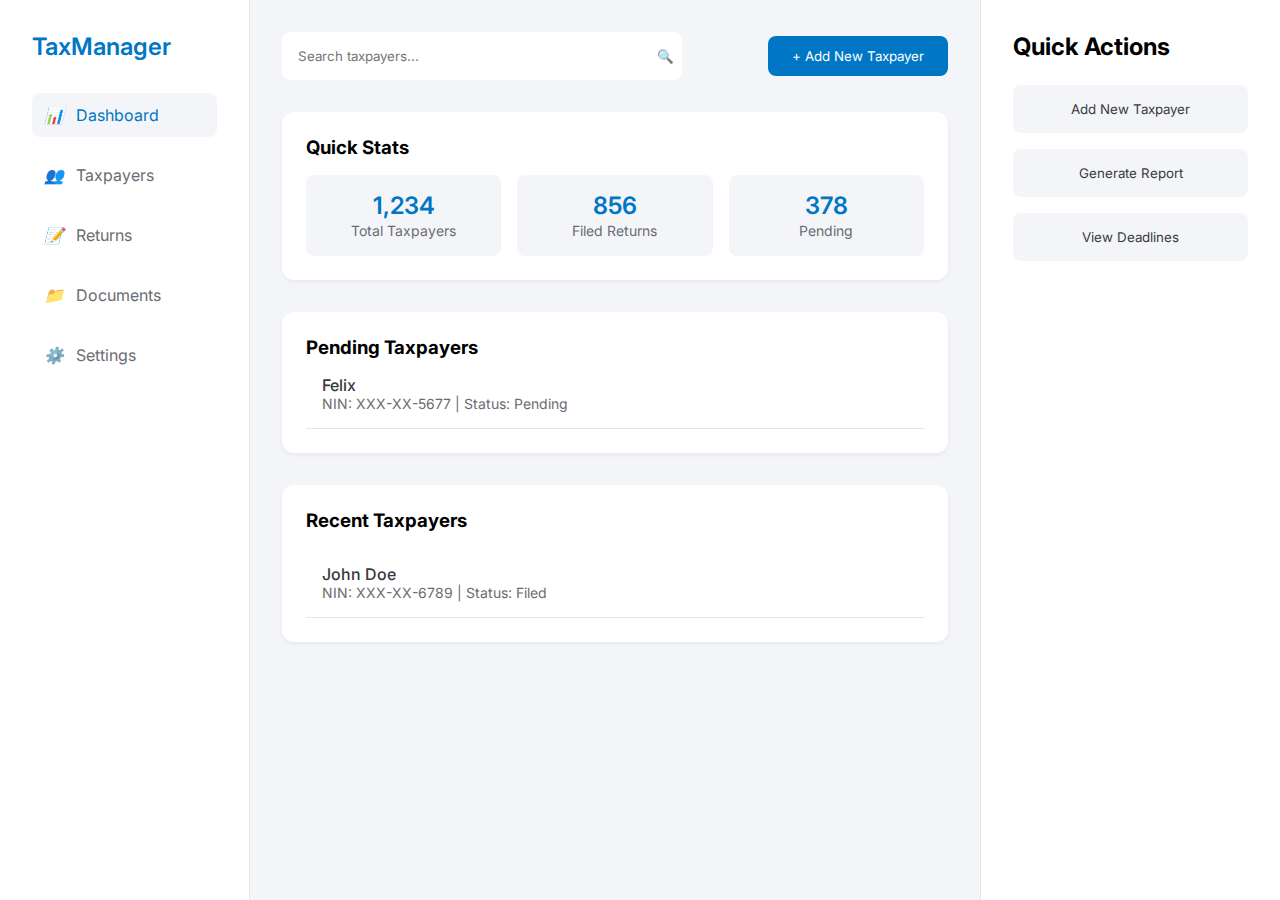
==== index.html @ 3fd13eca "tax web" ====
<!DOCTYPE html>
<html lang="en">
<head>
    <meta charset="UTF-8">
    <meta name="viewport" content="width=device-width, initial-scale=1.0">
    <title>Tax Management System</title>
    <link rel="stylesheet" href="styles.css">
    <link href="https://fonts.googleapis.com/css2?family=Inter:wght@400;500;600&display=swap" rel="stylesheet">
</head>
<body>
    <div class="container">
        <!-- Left Sidebar -->
        <nav class="sidebar">
            <div class="logo">TaxManager</div>
            <ul class="nav-links">
                <li class="active"><a href="index.html"><i class="icon">📊</i>Dashboard</a></li>
                <li><a href="index3.html"><i class="icon">👥</i>Taxpayers</a></li>
                <li><a href="#"><i class="icon">📝</i>Returns</a></li>
                <li><a href="#"><i class="icon">📁</i>Documents</a></li>
                <li><a href="#"><i class="icon">⚙️</i>Settings</a></li>
            </ul>
        </nav>

        <!-- Main Content -->
        <main class="main-content">
            <header>
                <div class="search-bar">
                    <input type="text" id="searchInput" placeholder="Search taxpayers...">
                    <button class="search-btn">🔍</button>
                </div>
                <button class="add-new-btn" onclick="showAddForm()">+ Add New Taxpayer</button>
            </header>

            <div class="dashboard-grid">
                <div class="card stats">
                    <h3>Quick Stats</h3>
                    <div class="stat-items">
                        <div class="stat-item">
                            <span class="stat-number">1,234</span>
                            <span class="stat-label">Total Taxpayers</span>
                        </div>
                        <div class="stat-item">
                            <span class="stat-number">856</span>
                            <span class="stat-label">Filed Returns</span>
                        </div>
                        <div class="stat-item">
                            <span class="stat-number">378</span>
                            <span class="stat-label">Pending</span>
                        </div>
                    </div>
                </div>

                <div class="card taxpayers">
                    <h3>Pending Taxpayers</h3>
                    <div class="taxpayer-item">
                        <div class="taxpayer-info">
                            <div class="taxpayer-name">Felix</div>
                            <div class="taxpayer-details">
                                NIN: XXX-XX-5677 | Status: Pending
                            </div>
                        </div>
                    </div>
                </div>

                <div class="card taxpayers">
                    <h3>Recent Taxpayers</h3>
                    <div id="taxpayersList" class="taxpayers-list">
                        <!-- Populated by JavaScript -->
                    </div>
                </div>
            </div>
        </main>

        <!-- Right Sidebar -->
        <aside class="quick-actions">
            <h2>Quick Actions</h2>
            <div class="action-buttons">
                <button onclick="showAddForm()">Add New Taxpayer</button>
                <button onclick="generateReport()">Generate Report</button>
                <button onclick="showDeadlines()">View Deadlines</button>
            </div>
        </aside>
    </div>

    <!-- Add Taxpayer Modal -->
    <div id="addTaxpayerModal" class="modal">
        <div class="modal-content">
            <span class="close-btn" onclick="closeAddForm()">&times;</span>
            <h2>Add New Taxpayer</h2>
            <form id="taxpayerForm">
                <div class="form-group">
                    <label for="name">Full Name</label>
                    <input type="text" id="name" required>
                </div>
                <div class="form-group">
                    <label for="nin">NIN</label>
                    <input type="text" id="nin" required pattern="\d{3}-\d{2}-\d{4}" placeholder="XXX-XX-XXXX">
                </div>
                <div class="form-group">
                    <label for="address">Address</label>
                    <textarea id="address" required></textarea>
                </div>
                <div class="form-group">
                    <label for="phone">Phone</label>
                    <input type="tel" id="phone" required>
                </div>
                <div class="form-group">
                    <label for="email">Email</label>
                    <input type="email" id="email" required>
                </div>
                <div class="form-buttons">
                    <button type="submit">Add Taxpayer</button>
                    <button type="button" onclick="closeAddForm()">Cancel</button>
                </div>
            </form>
        </div>
    </div>

    <!-- Taxpayer Profile Modal -->
    <div id="profileModal" class="modal">
        <div class="modal-content">
            <span class="close-btn" onclick="closeProfile()">&times;</span>
            <div id="profileContent">
                <!-- Populated by JavaScript -->
            </div>
        </div>
    </div>

    <script src="script.js"></script>
</body>
</html>
---- styles.css ----
:root {
    --primary-color: #0077C5;
    --secondary-color: #6B6C72;
    --background-color: #F4F5F8;
    --card-background: #FFFFFF;
    --border-color: #E5E5E5;
    --text-primary: #393A3D;
    --text-secondary: #6B6C72;
    --success-color: #2CA01C;
    --error-color: #D52B1E;
}

* {
    margin: 0;
    padding: 0;
    box-sizing: border-box;
    font-family: 'Inter', sans-serif;
}

.container {
    display: grid;
    grid-template-columns: 250px 1fr 300px;
    min-height: 100vh;
    background-color: var(--background-color);
}

/* Sidebar Styles */
.sidebar {
    background-color: var(--card-background);
    padding: 2rem;
    border-right: 1px solid var(--border-color);
}

.logo {
    font-size: 1.5rem;
    font-weight: 600;
    color: var(--primary-color);
    margin-bottom: 2rem;
}

.nav-links {
    list-style: none;
}

.nav-links li {
    margin-bottom: 1rem;
}

.nav-links a {
    display: flex;
    align-items: center;
    text-decoration: none;
    color: var(--text-secondary);
    padding: 0.75rem;
    border-radius: 8px;
    transition: background-color 0.3s;
}

.nav-links .active a,
.nav-links a:hover {
    background-color: var(--background-color);
    color: var(--primary-color);
}

.icon {
    margin-right: 0.75rem;
}

/* Main Content Styles */
.main-content {
    padding: 2rem;
}

header {
    display: flex;
    justify-content: space-between;
    align-items: center;
    margin-bottom: 2rem;
}

.search-bar {
    display: flex;
    align-items: center;
    background: var(--card-background);
    border-radius: 8px;
    padding: 0.5rem;
    width: 400px;
}

.search-bar input {
    border: none;
    padding: 0.5rem;
    width: 100%;
    outline: none;
}

.search-btn {
    background: none;
    border: none;
    cursor: pointer;
}

.add-new-btn {
    background-color: var(--primary-color);
    color: white;
    border: none;
    padding: 0.75rem 1.5rem;
    border-radius: 8px;
    cursor: pointer;
    transition: opacity 0.3s;
}

.add-new-btn:hover {
    opacity: 0.9;
}

/* Dashboard Grid */
.dashboard-grid {
    display: grid;
    gap: 2rem;
}

.card {
    background-color: var(--card-background);
    border-radius: 12px;
    padding: 1.5rem;
    box-shadow: 0 2px 4px rgba(0, 0, 0, 0.05);
}

.stats .stat-items {
    display: grid;
    grid-template-columns: repeat(3, 1fr);
    gap: 1rem;
    margin-top: 1rem;
}

.stat-item {
    text-align: center;
    padding: 1rem;
    background-color: var(--background-color);
    border-radius: 8px;
}

.stat-number {
    display: block;
    font-size: 1.5rem;
    font-weight: 600;
    color: var(--primary-color);
}

.stat-label {
    color: var(--text-secondary);
    font-size: 0.875rem;
}

/* Taxpayers List */
.taxpayers-list {
    margin-top: 1rem;
}

.taxpayer-item {
    display: flex;
    align-items: center;
    padding: 1rem;
    border-bottom: 1px solid var(--border-color);
    cursor: pointer;
    transition: background-color 0.3s;
}

.taxpayer-item:hover {
    background-color: var(--background-color);
}

.taxpayer-info {
    flex: 1;
}

.taxpayer-name {
    font-weight: 500;
    color: var(--text-primary);
}

.taxpayer-details {
    color: var(--text-secondary);
    font-size: 0.875rem;
}

/* Quick Actions Sidebar */
.quick-actions {
    background-color: var(--card-background);
    padding: 2rem;
    border-left: 1px solid var(--border-color);
}

.action-buttons {
    display: flex;
    flex-direction: column;
    gap: 1rem;
    margin-top: 1.5rem;
}

.action-buttons button {
    background-color: var(--background-color);
    border: none;
    padding: 1rem;
    border-radius: 8px;
    cursor: pointer;
    color: var(--text-primary);
    transition: background-color 0.3s;
}

.action-buttons button:hover {
    background-color: var(--border-color);
}

/* Modal Styles */
.modal {
    display: none;
    position: fixed;
    top: 0;
    left: 0;
    width: 100%;
    height: 100%;
    background-color: rgba(0, 0, 0, 0.5);
    z-index: 1000;
}

.modal-content {
    position: relative;
    background-color: var(--card-background);
    margin: 5% auto;
    padding: 2rem;
    width: 90%;
    max-width: 600px;
    border-radius: 12px;
    box-shadow: 0 4px 6px rgba(0, 0, 0, 0.1);
}

.close-btn {
    position: absolute;
    right: 1.5rem;
    top: 1.5rem;
    font-size: 1.5rem;
    cursor: pointer;
    color: var(--text-secondary);
}

/* Form Styles */
.form-group {
    margin-bottom: 1.5rem;
}

.form-group label {
    display: block;
    margin-bottom: 0.5rem;
    color: var(--text-primary);
}

.form-group input,
.form-group textarea {
    width: 100%;
    padding: 0.75rem;
    border: 1px solid var(--border-color);
    border-radius: 8px;
    font-size: 1rem;
}

.form-buttons {
    display: flex;
    gap: 1rem;
    justify-content: flex-end;
    margin-top: 2rem;
}

.form-buttons button {
    padding: 0.75rem 1.5rem;
    border-radius: 8px;
    cursor: pointer;
    font-size: 1rem;
}

.form-buttons button[type="submit"] {
    background-color: var(--primary-color);
    color: white;
    border: none;
}

.form-buttons button[type="button"] {
    background-color: var(--background-color);
    border: none;
    color: var(--text-primary);
}
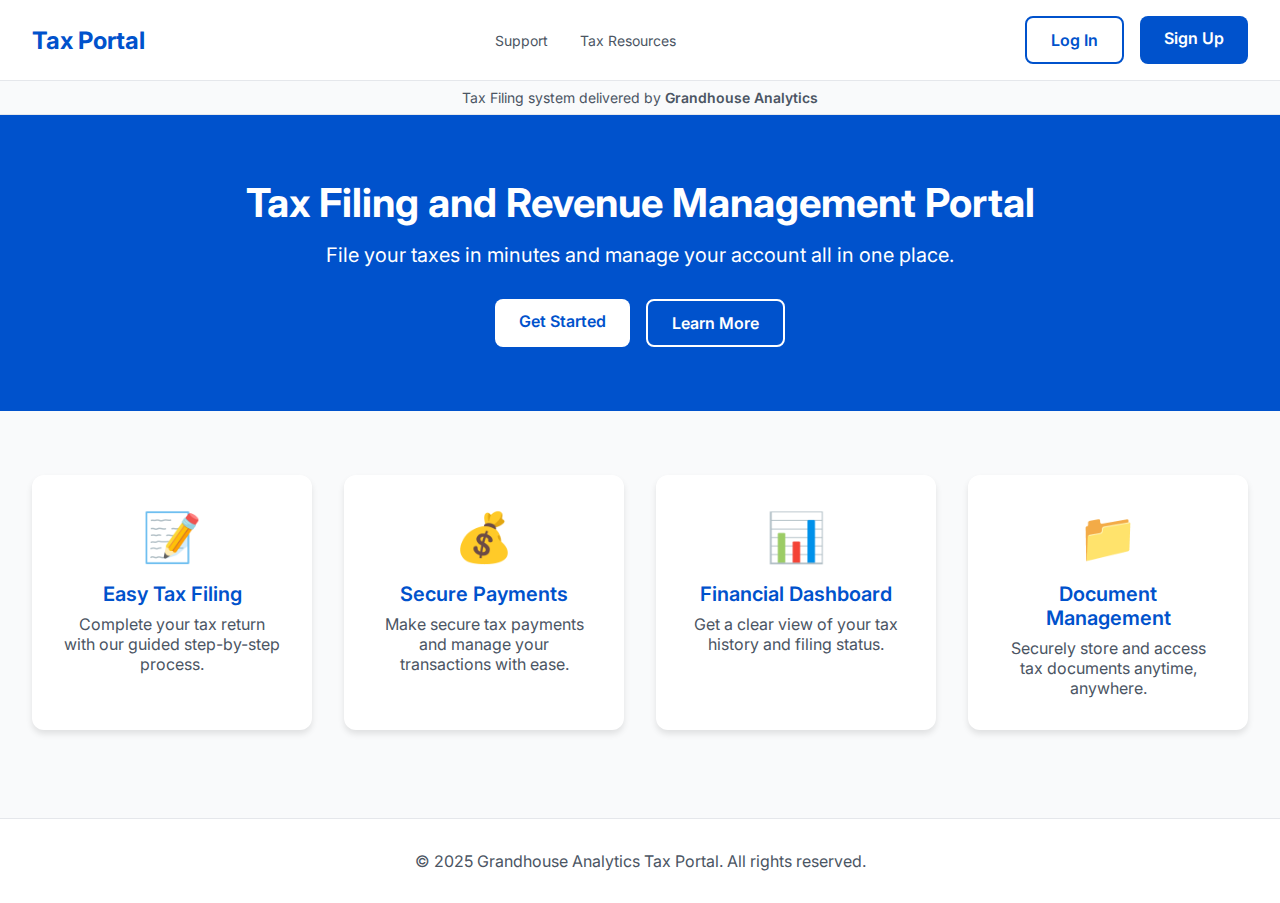
==== commit 55635302: "site-update" ====
--- a/index.html
+++ b/index.html
@@ -3,129 +3,272 @@
 <head>
     <meta charset="UTF-8">
     <meta name="viewport" content="width=device-width, initial-scale=1.0">
-    <title>Tax Management System</title>
-    <link rel="stylesheet" href="styles.css">
-    <link href="https://fonts.googleapis.com/css2?family=Inter:wght@400;500;600&display=swap" rel="stylesheet">
+    <title>Tax Customer Portal - Grandhouse Analytics</title>
+    <link href="https://fonts.googleapis.com/css2?family=Inter:wght@400;500;600;700&display=swap" rel="stylesheet">
+    <style>
+        :root {
+            --primary-color: #0052cc;
+            --text-primary: #1f2937;
+            --text-secondary: #4b5563;
+            --background-color: #f9fafb;
+            --card-background: white;
+            --border-color: #e5e7eb;
+        }
+        
+        * {
+            margin: 0;
+            padding: 0;
+            box-sizing: border-box;
+            font-family: 'Inter', system-ui, -apple-system, sans-serif;
+        }
+        body{
+            background-color: var(--background-color) ;
+        }
+        
+        .header {
+            position: sticky;
+            top: 0;
+            left: 0;
+            right: 0;
+            background: white;
+            border-bottom: 1px solid var(--border-color);
+            z-index: 1000;
+        }
+        
+        .header-content {
+            display: flex;
+            justify-content: space-between;
+            align-items: center;
+            padding: 1rem 2rem;
+            max-width: 1400px;
+            margin: 0 auto;
+        }
+        
+        .logo {
+            font-size: 1.5rem;
+            font-weight: 700;
+            color: var(--primary-color);
+        }
+        
+        .nav-links {
+            display: flex;
+            gap: 2rem;
+            align-items: center;
+        }
+        
+        .auth-links {
+            display: flex;
+            gap: 1rem;
+        }
+        
+        .nav-links a {
+            text-decoration: none;
+            color: var(--text-secondary);
+            font-size: 0.875rem;
+        }
+        
+        .cta-button {
+            padding: 0.75rem 1.5rem;
+            border-radius: 8px;
+            font-size: 1rem;
+            font-weight: 600;
+            text-decoration: none;
+            transition: background-color 0.3s, color 0.3s;
+        }
+        
+        .cta-button.primary {
+            background-color: var(--primary-color);
+            color: white;
+        }
+        
+        .cta-button.primary:hover {
+            background-color: #004ab8;
+        }
+        
+        .cta-button.secondary {
+            background-color: transparent;
+            color: var(--primary-color);
+            border: 2px solid var(--primary-color);
+        }
+        
+        .cta-button.secondary:hover {
+            background-color: rgba(0, 82, 204, 0.05);
+        }
+        
+        .banner {
+            background: var(--background-color);
+            text-align: center;
+            padding: 0.5rem;
+            border-bottom: 1px solid var(--border-color);
+            color: var(--text-secondary);
+            font-size: 0.875rem;
+        }
+        
+        .banner strong {
+            font-weight: 600;
+        }
+        
+        .hero {
+            background-color: var(--primary-color);
+            color: white;
+            padding: 4rem 2rem;
+            text-align: center;
+        }
+        
+        .hero h1 {
+            font-size: 2.5rem;
+            margin-bottom: 1rem;
+            line-height: 1.2;
+        }
+        
+        .hero p {
+            font-size: 1.25rem;
+            margin-bottom: 2rem;
+        }
+        
+        .cta-buttons {
+            display: flex;
+            justify-content: center;
+            gap: 1rem;
+        }
+        
+        .features {
+            display: grid;
+            grid-template-columns: repeat(auto-fit, minmax(250px, 1fr));
+            gap: 2rem;
+            padding: 4rem 2rem;
+            background-color: var(--background-color);
+            
+        }
+        .feature-card {
+            background-color: var(--card-background);
+            border-radius: 12px;
+            padding: 2rem;
+            text-align: center;
+            box-shadow: 0 4px 6px rgba(0, 0, 0, 0.1);
+        }
+        
+        .feature-icon {
+            font-size: 3rem;
+            margin-bottom: 1rem;
+        }
+        
+        .feature-title {
+            font-size: 1.25rem;
+            font-weight: 600;
+            margin-bottom: 0.5rem;
+            color: var(--primary-color);
+        }
+        
+        .feature-description {
+            color: var(--text-secondary);
+        }
+        
+        .pricing-info {
+            margin-top: 1.5rem;
+            text-align: center;
+            color: var(--text-secondary);
+            font-size: 0.875rem;
+        }
+        
+        .footer {
+            background-color: var(--card-background);
+            color: var(--text-secondary);
+            text-align: center;
+            padding: 2rem;
+            border-top: 1px solid var(--border-color);
+            
+        }
+        
+        @media (max-width: 768px) {
+            .nav-links {
+                display: none;
+            }
+            
+            .hero h1 {
+                font-size: 2rem;
+            }
+            
+            .hero p {
+                font-size: 1rem;
+            }
+            
+            .cta-buttons {
+                flex-direction: column;
+                align-items: center;
+            }
+        }
+    </style>
 </head>
 <body>
-    <div class="container">
-        <!-- Left Sidebar -->
-        <nav class="sidebar">
-            <div class="logo">TaxManager</div>
-            <ul class="nav-links">
-                <li class="active"><a href="index.html"><i class="icon">📊</i>Dashboard</a></li>
-                <li><a href="index3.html"><i class="icon">👥</i>Taxpayers</a></li>
-                <li><a href="#"><i class="icon">📝</i>Returns</a></li>
-                <li><a href="#"><i class="icon">📁</i>Documents</a></li>
-                <li><a href="#"><i class="icon">⚙️</i>Settings</a></li>
-            </ul>
-        </nav>
-
-        <!-- Main Content -->
-        <main class="main-content">
-            <header>
-                <div class="search-bar">
-                    <input type="text" id="searchInput" placeholder="Search taxpayers...">
-                    <button class="search-btn">🔍</button>
-                </div>
-                <button class="add-new-btn" onclick="showAddForm()">+ Add New Taxpayer</button>
-            </header>
-
-            <div class="dashboard-grid">
-                <div class="card stats">
-                    <h3>Quick Stats</h3>
-                    <div class="stat-items">
-                        <div class="stat-item">
-                            <span class="stat-number">1,234</span>
-                            <span class="stat-label">Total Taxpayers</span>
-                        </div>
-                        <div class="stat-item">
-                            <span class="stat-number">856</span>
-                            <span class="stat-label">Filed Returns</span>
-                        </div>
-                        <div class="stat-item">
-                            <span class="stat-number">378</span>
-                            <span class="stat-label">Pending</span>
-                        </div>
-                    </div>
-                </div>
-
-                <div class="card taxpayers">
-                    <h3>Pending Taxpayers</h3>
-                    <div class="taxpayer-item">
-                        <div class="taxpayer-info">
-                            <div class="taxpayer-name">Felix</div>
-                            <div class="taxpayer-details">
-                                NIN: XXX-XX-5677 | Status: Pending
-                            </div>
-                        </div>
-                    </div>
-                </div>
-
-                <div class="card taxpayers">
-                    <h3>Recent Taxpayers</h3>
-                    <div id="taxpayersList" class="taxpayers-list">
-                        <!-- Populated by JavaScript -->
-                    </div>
-                </div>
-            </div>
-        </main>
-
-        <!-- Right Sidebar -->
-        <aside class="quick-actions">
-            <h2>Quick Actions</h2>
-            <div class="action-buttons">
-                <button onclick="showAddForm()">Add New Taxpayer</button>
-                <button onclick="generateReport()">Generate Report</button>
-                <button onclick="showDeadlines()">View Deadlines</button>
-            </div>
-        </aside>
+    <header class="header">
+        <div class="header-content">
+            <div class="logo">Tax Portal</div>
+            <nav class="nav-links">
+                <a href="#">Support</a>
+                <a href="#">Tax Resources</a>
+            </nav>
+            <div class="auth-links">
+                <a href="login.html" class="cta-button secondary">Log In</a>
+                <a href="signup.html" class="cta-button primary">Sign Up</a>
+            </div>
+        </div>
+    </header>
+
+    <div class="banner">
+        Tax Filing system delivered by <strong>Grandhouse Analytics</strong>
     </div>
 
-    <!-- Add Taxpayer Modal -->
-    <div id="addTaxpayerModal" class="modal">
-        <div class="modal-content">
-            <span class="close-btn" onclick="closeAddForm()">&times;</span>
-            <h2>Add New Taxpayer</h2>
-            <form id="taxpayerForm">
-                <div class="form-group">
-                    <label for="name">Full Name</label>
-                    <input type="text" id="name" required>
-                </div>
-                <div class="form-group">
-                    <label for="nin">NIN</label>
-                    <input type="text" id="nin" required pattern="\d{3}-\d{2}-\d{4}" placeholder="XXX-XX-XXXX">
-                </div>
-                <div class="form-group">
-                    <label for="address">Address</label>
-                    <textarea id="address" required></textarea>
-                </div>
-                <div class="form-group">
-                    <label for="phone">Phone</label>
-                    <input type="tel" id="phone" required>
-                </div>
-                <div class="form-group">
-                    <label for="email">Email</label>
-                    <input type="email" id="email" required>
-                </div>
-                <div class="form-buttons">
-                    <button type="submit">Add Taxpayer</button>
-                    <button type="button" onclick="closeAddForm()">Cancel</button>
-                </div>
-            </form>
+    <main>
+        <section class="hero">
+            <h1>Tax Filing and Revenue Management Portal</h1>
+            <p>File your taxes in minutes and manage your account all in one place.</p>
+            <div class="cta-buttons">
+                <a href="signup.html" class="cta-button primary" style="background-color: white; color: var(--primary-color);">Get Started</a>
+                <a href="#features" class="cta-button secondary" style="border-color: white; color: white;">Learn More</a>
+            </div>
+        </section>
+
+        <section id="features" class="features">
+            <div class="feature-card">
+                <div class="feature-icon">📝</div>
+                <h3 class="feature-title">Easy Tax Filing</h3>
+                <p class="feature-description">Complete your tax return with our guided step-by-step process.</p>
+            </div>
+            <div class="feature-card">
+                <div class="feature-icon">💰</div>
+                <h3 class="feature-title">Secure Payments</h3>
+                <p class="feature-description">Make secure tax payments and manage your transactions with ease.</p>
+            </div>
+            <div class="feature-card">
+                <div class="feature-icon">📊</div>
+                <h3 class="feature-title">Financial Dashboard</h3>
+                <p class="feature-description">Get a clear view of your tax history and filing status.</p>
+            </div>
+            <div class="feature-card">
+                <div class="feature-icon">📁</div>
+                <h3 class="feature-title">Document Management</h3>
+                <p class="feature-description">Securely store and access tax documents anytime, anywhere.</p>
+            </div>
+        </section>
+
+        <div class="pricing-info">
+            
         </div>
-    </div>
-
-    <!-- Taxpayer Profile Modal -->
-    <div id="profileModal" class="modal">
-        <div class="modal-content">
-            <span class="close-btn" onclick="closeProfile()">&times;</span>
-            <div id="profileContent">
-                <!-- Populated by JavaScript -->
-            </div>
-        </div>
-    </div>
-
-    <script src="script.js"></script>
+    </main>
+
+    <footer class="footer">
+        <p>&copy; 2025 Grandhouse Analytics Tax Portal. All rights reserved.</p>
+    </footer>
+
+    <script>
+        // Smooth scroll for the "Learn More" button
+        document.querySelector('a[href="#features"]').addEventListener('click', function(e) {
+            e.preventDefault();
+            document.querySelector('#features').scrollIntoView({
+                behavior: 'smooth'
+            });
+        });
+    </script>
 </body>
 </html>